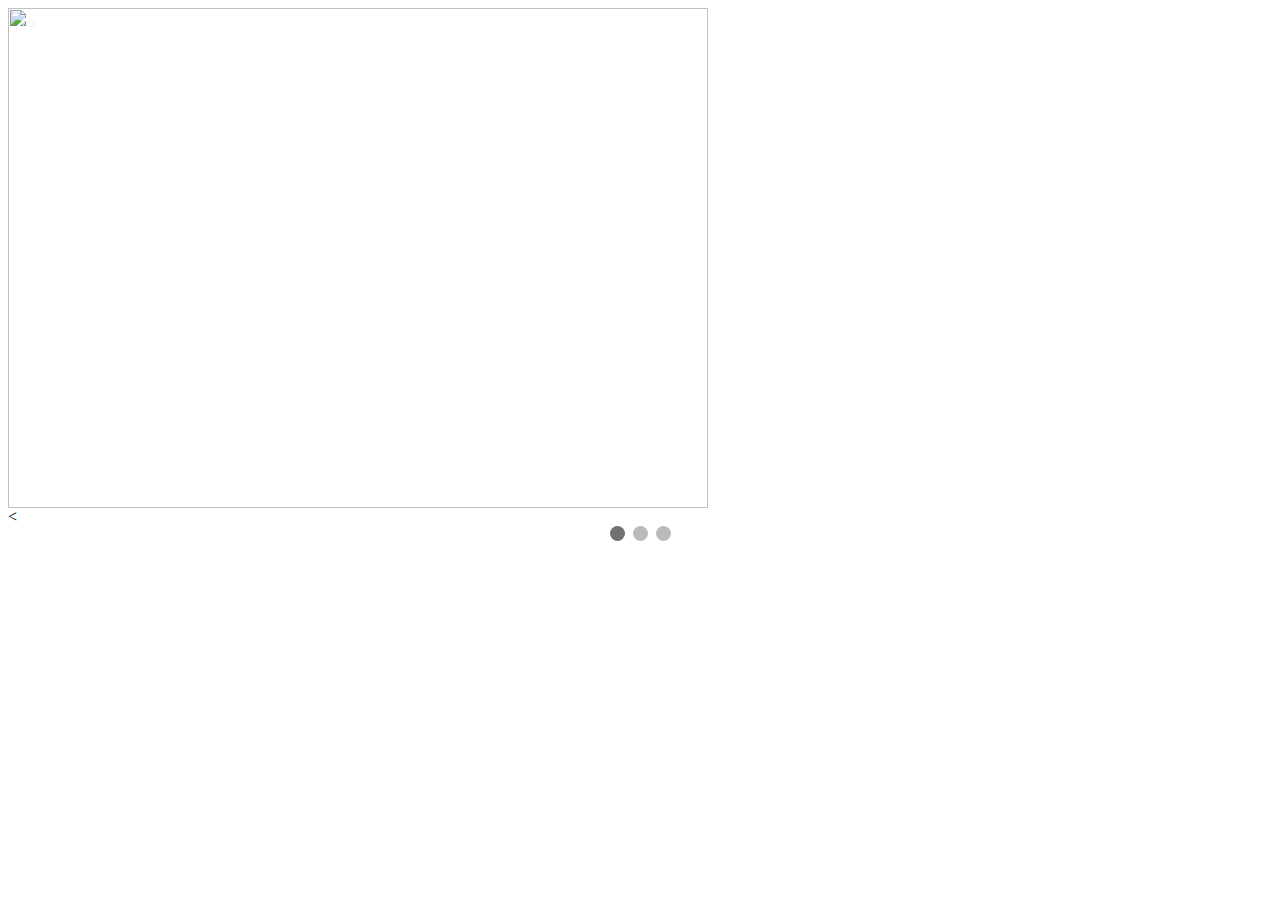
==== first_sunset.html @ cfc9b782 "first_sunset page update" ====
<!DOCTYPE html>
<html lang="en" dir="ltr">
  <head>
    <meta charset="utf-8">
    <title>신창 풍차 해안도로</title>
    <link rel="stylesheet" href="first_sunset_style.css">
  </head>
  <body>
    <div class="slide-container">

    <!--images with number-->
    <div class="mySlides fade">
      <div class="numbertext">1/3</div>
      <img src="first_sunset1.jpg">
    </div>
    <div class="mySlides fade">
      <div class="numbertext">2/3</div>
      <img src="first_sunset2.jpg">
    </div>
    <div class="mySlides fade">
      <div class="numbertext">3/3</div>
      <img src="first_sunset3.jpg">
    </div>

    <!--next and previous buttons-->
    <a clss="prev" onclick="moveSlides(-1)"> < </a>
    <a class="next" onclick="movesSlides(1)"> > </a>

    </div>

    <!--circles button-->
    <div style="text-align:center">
      <span class="dot" onclick="currentSlide(0)"></span>
      <span class="dot" onclick="currentSlide(1)"></span>
      <span class="dot" onclick="currentSlide(2)"></span>
    </div>

    <script>
      var slideIndex=0;
      //html 끝난 후 동작
      window.onload=function(){
        showSlides(slideIndex);
      }

      //next/previous controls
      function moveSlides(n){
        slideIndex=slideIndex+n
        showSlides(slideIndex);
      }
      //thumbnail image controls
      function currentSlide(n){
        slideIndex=n;
        showSlides(slideIndex);
      }
      function showSlides(n){
        var slides=document.getElementsByClassName("mySlides");
        var dots=document.getElementsByClassName("dot");
        var size=slides.length;

        if((n+1)>size){
          slideIndex=0;
          n=0;
        }else if(n<0){
          slideIndex=(size-1);
          n=(size-1);
        }
        for(i=0;i<slides.length;i++){
          slides[i].style.display="none";
        }
        for(i=0;i<dots.length;i++){
          dots[i].className=dots[i].className.replace(" active","");
        }
        slides[n].style.display="block";
        dots[n].className+=" active";
      }
    </script>
  </body>
</html>
---- first_sunset_style.css ----
*{
  box-sizing:border-box;
}
.slide-container{
  position:relative;
}
.slide-container .mySlides img{
  vertical-align:middle;
  width:700px;
  height:500px;
}
/*hide the images by default*/
.mySlides{
  display:none;
}
/*next & previous buttons */
.prev{
  cursor:pointer;
  position:absolute;
  top:50%;
  width:auto;
  margin-top:-22px;
  padding:16px;
  color:white;
  font-weight:bold;
  font-size:18px;
  transition:0.3s ease;
  border-radius:0 3px 3px 0;
  user-select:none;
  left:0;
  border-radius: 3px 0 0 3px;
  -webkit-user-select: none;
}
.next{
  cursor:pointer;
  position:absolute;
  top:50%;
  width:auto;
  margin-top:-22px;
  padding:16px;
  color:white;
  font-weight:bold;
  font-size:18px;
  transition:0.3s ease;
  border-radius:0 3px 3px 0;
  user-select:none;
  right:0;
  border-radius: 3px 0 0 3px;
  -webkit-user-select: none;
}
/*position the "next button" to the right*/

/* On hover, add a black background color with a little bit see-through */
.prev:hover{
  background-color:rgba(0,0,0,0.8);
}
.next:hover{
  background-color:rgba(0,0,0,0.8);
}

.numbertext{
  color:#f2f2f2;
  font-size:12px;
  padding:8px 12px;
  position:absolute;
  top:0;
}
/*dots*/
.dot{
  cursor:pointer;
  height:15px;
  width:15px;
  margin:0 2px;
  background-color:#bbb;
  border-radius:50%;
  display:inline-block;
  transition:background-color 0.6s ease;
}
.active{
  background-color:#717171;
}
.dot:hover{
  background-color:#717171;
}
 Fading animation
.fade {
  -webkit-animation-name: fade;
  -webkit-animation-duration: 1.5s;
  animation-name: fade;
  animation-duration: 1.5s;
}

@-webkit-keyframes fade {
  from {opacity: .4}
  to {opacity: 1}
}

@keyframes fade {
  from {opacity: .4}
  to {opacity: 1}
}
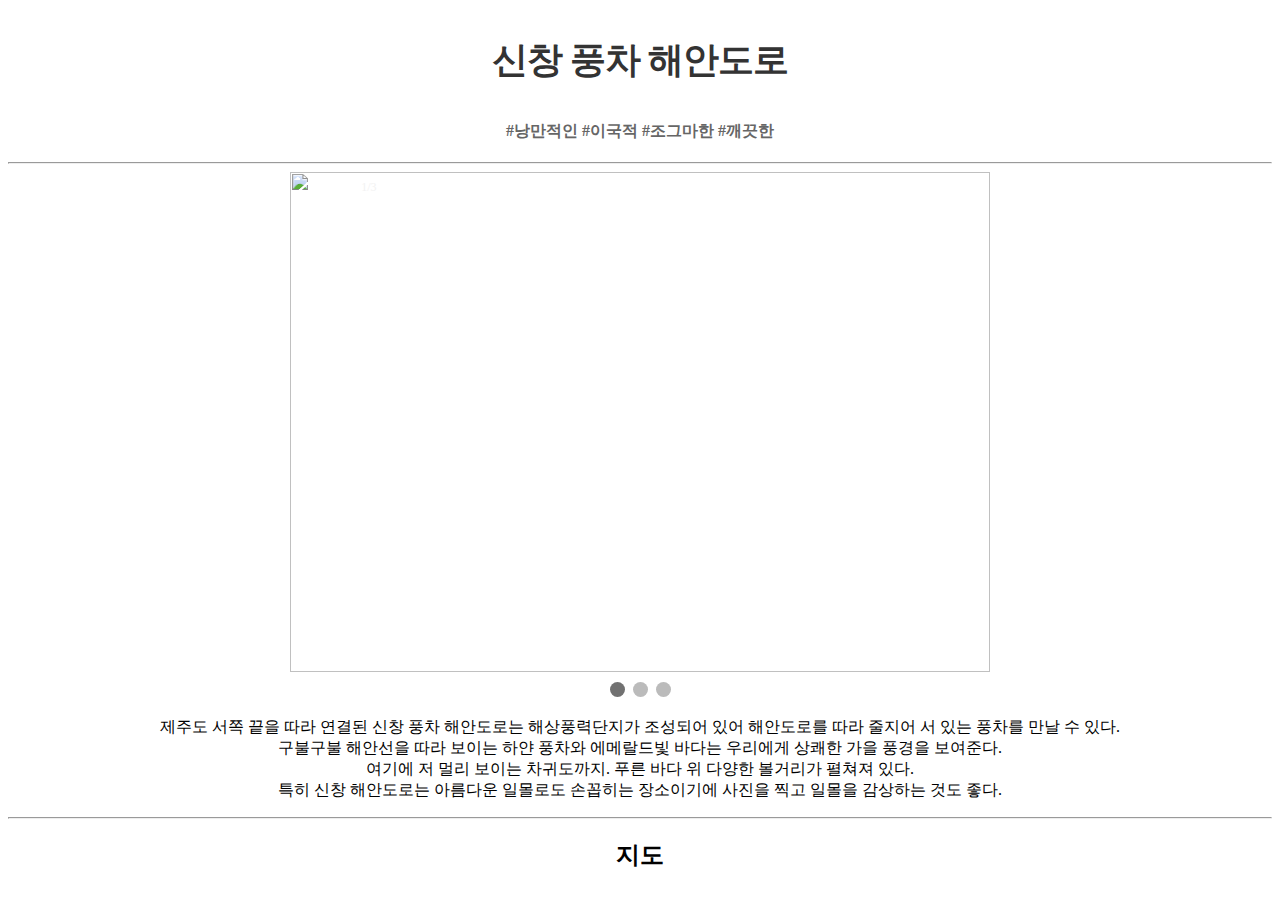
==== commit f7997492: "first_sunset page description" ====
--- a/first_sunset.html
+++ b/first_sunset.html
@@ -6,6 +6,10 @@
     <link rel="stylesheet" href="first_sunset_style.css">
   </head>
   <body>
+    <h3>신창 풍차 해안도로</h3>
+    <div class="tag">#낭만적인 #이국적 #조그마한 #깨끗한</div>
+    <hr>
+
     <div class="slide-container">
 
     <!--images with number-->
@@ -21,12 +25,7 @@
       <div class="numbertext">3/3</div>
       <img src="first_sunset3.jpg">
     </div>
-
-    <!--next and previous buttons-->
-    <a clss="prev" onclick="moveSlides(-1)"> < </a>
-    <a class="next" onclick="movesSlides(1)"> > </a>
-
-    </div>
+  </div>
 
     <!--circles button-->
     <div style="text-align:center">
@@ -74,5 +73,12 @@
         dots[n].className+=" active";
       }
     </script>
+    <p>제주도 서쪽 끝을 따라 연결된 신창 풍차 해안도로는 해상풍력단지가 조성되어 있어 해안도로를 따라 줄지어 서 있는 풍차를 만날 수 있다.<br>
+      구불구불 해안선을 따라 보이는 하얀 풍차와 에메랄드빛 바다는 우리에게 상쾌한 가을 풍경을 보여준다.<br>
+      여기에 저 멀리 보이는 차귀도까지. 푸른 바다 위 다양한 볼거리가 펼쳐져 있다. <br>
+      특히 신창 해안도로는 아름다운 일몰로도 손꼽히는 장소이기에 사진을 찍고 일몰을 감상하는 것도 좋다. <br>
+</p>
+    <hr>
+    <h2>지도</h2>
   </body>
 </html>
--- a/first_sunset_style.css
+++ b/first_sunset_style.css
@@ -1,61 +1,39 @@
 *{
   box-sizing:border-box;
+}
+.tag{
+  text-align:center;
+  color:#666666;
+  font-weight: 700;
+  margin:20px;
+}
+h3{
+  text-align:center;
+  font-size: 36px;
+  font-weight: 600;
+  color: #333;
+  letter-spacing: -1px;
+  word-break: keep-all;
+}
+.fade:hover{
+  filter:brightness(70%);
+}
+h2,p{
+  text-align:center;
 }
 .slide-container{
   position:relative;
 }
 .slide-container .mySlides img{
+  margin-bottom:10px;
   vertical-align:middle;
   width:700px;
   height:500px;
 }
 /*hide the images by default*/
 .mySlides{
+  text-align:center;
   display:none;
-}
-/*next & previous buttons */
-.prev{
-  cursor:pointer;
-  position:absolute;
-  top:50%;
-  width:auto;
-  margin-top:-22px;
-  padding:16px;
-  color:white;
-  font-weight:bold;
-  font-size:18px;
-  transition:0.3s ease;
-  border-radius:0 3px 3px 0;
-  user-select:none;
-  left:0;
-  border-radius: 3px 0 0 3px;
-  -webkit-user-select: none;
-}
-.next{
-  cursor:pointer;
-  position:absolute;
-  top:50%;
-  width:auto;
-  margin-top:-22px;
-  padding:16px;
-  color:white;
-  font-weight:bold;
-  font-size:18px;
-  transition:0.3s ease;
-  border-radius:0 3px 3px 0;
-  user-select:none;
-  right:0;
-  border-radius: 3px 0 0 3px;
-  -webkit-user-select: none;
-}
-/*position the "next button" to the right*/
-
-/* On hover, add a black background color with a little bit see-through */
-.prev:hover{
-  background-color:rgba(0,0,0,0.8);
-}
-.next:hover{
-  background-color:rgba(0,0,0,0.8);
 }
 
 .numbertext{
@@ -63,6 +41,7 @@
   font-size:12px;
   padding:8px 12px;
   position:absolute;
+  left:27%;
   top:0;
 }
 /*dots*/
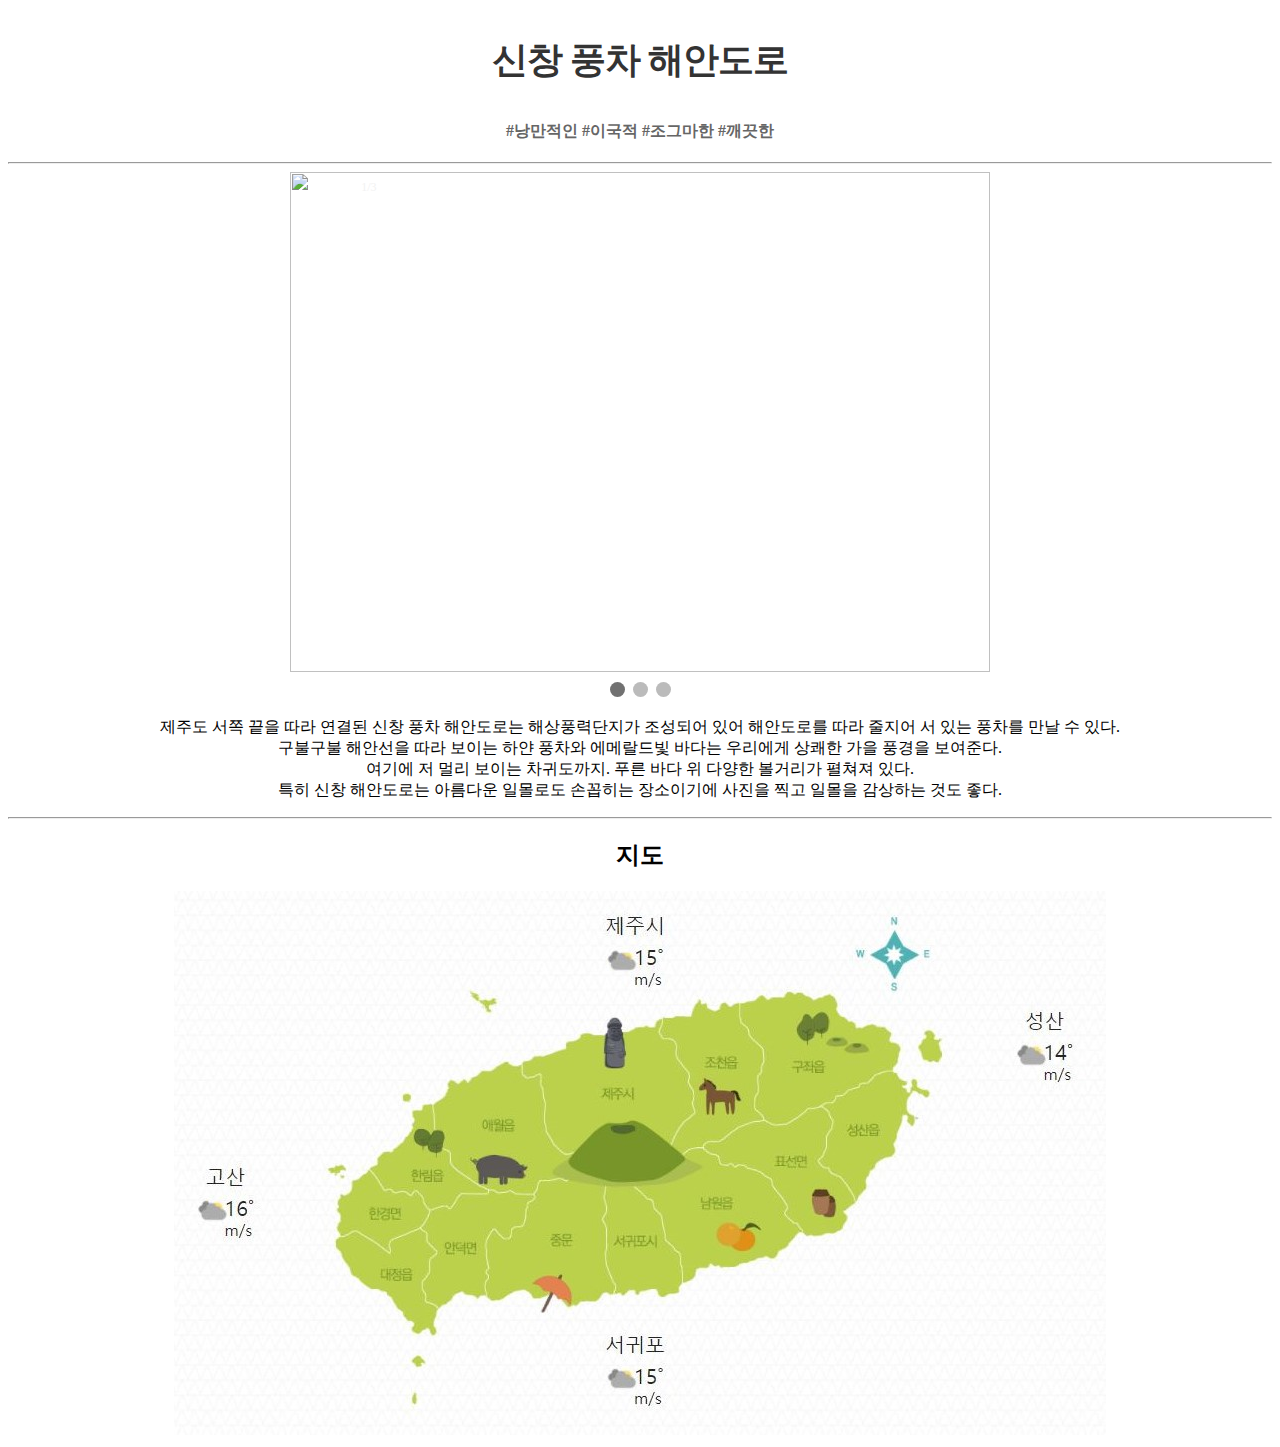
==== commit d0b35fcf: "jeju map" ====
--- a/first_sunset.html
+++ b/first_sunset.html
@@ -80,5 +80,15 @@
 </p>
     <hr>
     <h2>지도</h2>
+    <div class="jeju-map">
+    <img src="jejumap.jpg" usemap="#image-map">
+
+    <map name="image-map">
+      <area class="map-hover" target="_self" alt="한경면 이동" title="한경면 이동" href="한경면 링크" coords="167,346,182,340,215,363,215,351,245,337,255,319,241,299,211,299,195,279,179,290,173,303,163,313" shape="poly">
+      <area target="_self" alt="조천읍 이동" title="조천읍 이동" href="조천읍 링크" coords="507,262,529,255,537,250,545,253,587,231,580,219,583,203,584,186,588,158,575,145,565,132,567,115,547,111,539,121,526,109,517,124,490,129,485,141,499,150,502,165,515,187,518,202,519,222,497,251" shape="poly">
+      <area target="_self" alt="한림읍 이동" title="한림읍 이동" href="한림읍 링크" coords="256,319,271,315,276,317,284,302,312,300,275,273,275,262,258,248,259,216,247,220,239,221,239,239,219,261,208,262,204,271,196,276,210,298,239,300" shape="poly">
+      <area target="_self" alt="제주시 이동" title="제주시 이동" href="제주시 링크" coords="400,260,432,232,443,233,457,228,495,251,517,221,514,190,499,166,498,151,484,142,487,129,479,137,462,135,442,140,411,143,391,151,390,157,358,167,348,171,348,183,356,185,368,184,371,215,370,238,379,255,391,263" shape="poly">
+    </map>
+    </div>
   </body>
 </html>
--- a/first_sunset_style.css
+++ b/first_sunset_style.css
@@ -78,3 +78,9 @@
   from {opacity: .4}
   to {opacity: 1}
 }
+.jeju-map{
+  text-align:center;
+}
+.map-hover:hover img{
+  filter:brightness(70%);
+}
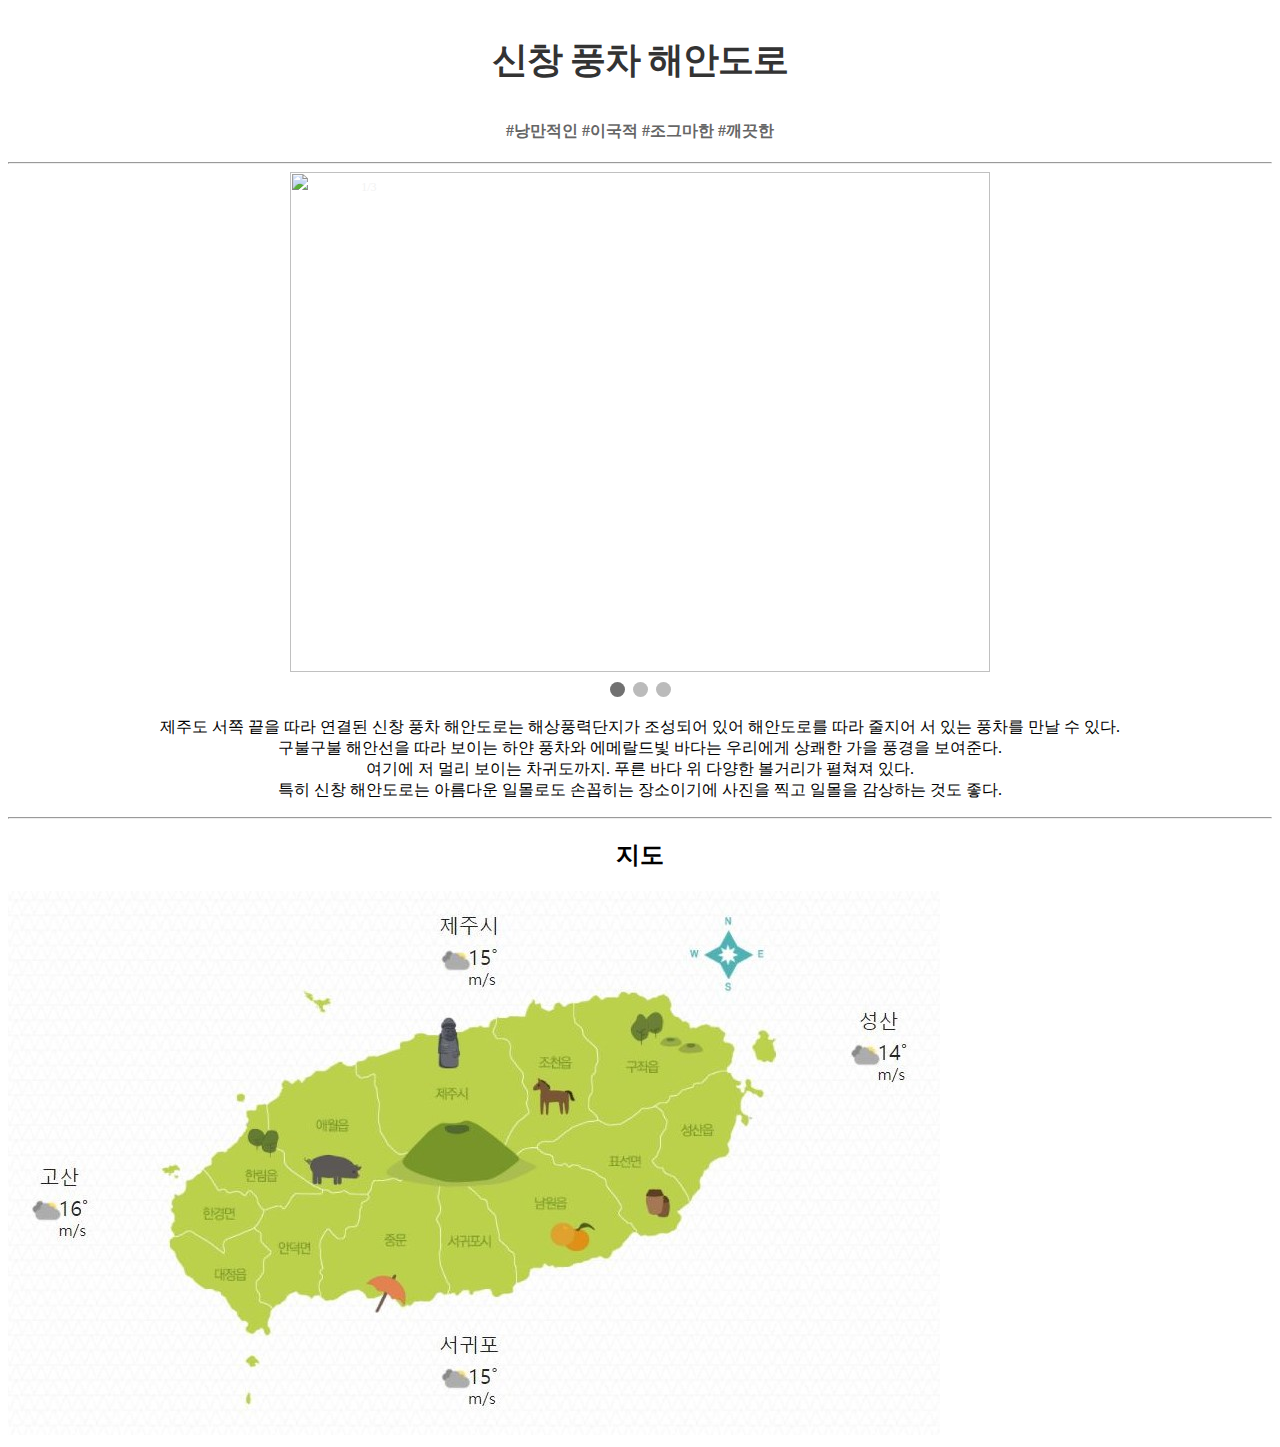
==== commit c3a867ae: "map highlight" ====
--- a/first_sunset.html
+++ b/first_sunset.html
@@ -4,6 +4,12 @@
     <meta charset="utf-8">
     <title>신창 풍차 해안도로</title>
     <link rel="stylesheet" href="first_sunset_style.css">
+    <script type="text/javascript" src="http://ajax.googleapis.com/ajax/libs/jquery/1.5.2/jquery.min.js"></script>
+    <script type="text/javascript" src="http://davidlynch.org/projects/maphilight/jquery.maphilight.min.js"></script>
+    <script type="text/javascript">$(function() {
+    $('.map').maphilight();
+    });
+    </script>
   </head>
   <body>
     <h3>신창 풍차 해안도로</h3>
@@ -81,10 +87,10 @@
     <hr>
     <h2>지도</h2>
     <div class="jeju-map">
-    <img src="jejumap.jpg" usemap="#image-map">
+    <img class="map" src="jejumap.jpg" usemap="#image-map">
 
     <map name="image-map">
-      <area class="map-hover" target="_self" alt="한경면 이동" title="한경면 이동" href="한경면 링크" coords="167,346,182,340,215,363,215,351,245,337,255,319,241,299,211,299,195,279,179,290,173,303,163,313" shape="poly">
+      <area target="_self" alt="한경면 이동" title="한경면 이동" href="한경면 링크" coords="167,346,182,340,215,363,215,351,245,337,255,319,241,299,211,299,195,279,179,290,173,303,163,313" shape="poly">
       <area target="_self" alt="조천읍 이동" title="조천읍 이동" href="조천읍 링크" coords="507,262,529,255,537,250,545,253,587,231,580,219,583,203,584,186,588,158,575,145,565,132,567,115,547,111,539,121,526,109,517,124,490,129,485,141,499,150,502,165,515,187,518,202,519,222,497,251" shape="poly">
       <area target="_self" alt="한림읍 이동" title="한림읍 이동" href="한림읍 링크" coords="256,319,271,315,276,317,284,302,312,300,275,273,275,262,258,248,259,216,247,220,239,221,239,239,219,261,208,262,204,271,196,276,210,298,239,300" shape="poly">
       <area target="_self" alt="제주시 이동" title="제주시 이동" href="제주시 링크" coords="400,260,432,232,443,233,457,228,495,251,517,221,514,190,499,166,498,151,484,142,487,129,479,137,462,135,442,140,411,143,391,151,390,157,358,167,348,171,348,183,356,185,368,184,371,215,370,238,379,255,391,263" shape="poly">
--- a/first_sunset_style.css
+++ b/first_sunset_style.css
@@ -78,9 +78,6 @@
   from {opacity: .4}
   to {opacity: 1}
 }
-.jeju-map{
-  text-align:center;
+.map{
+  align-items:center;
 }
-.map-hover:hover img{
-  filter:brightness(70%);
-}
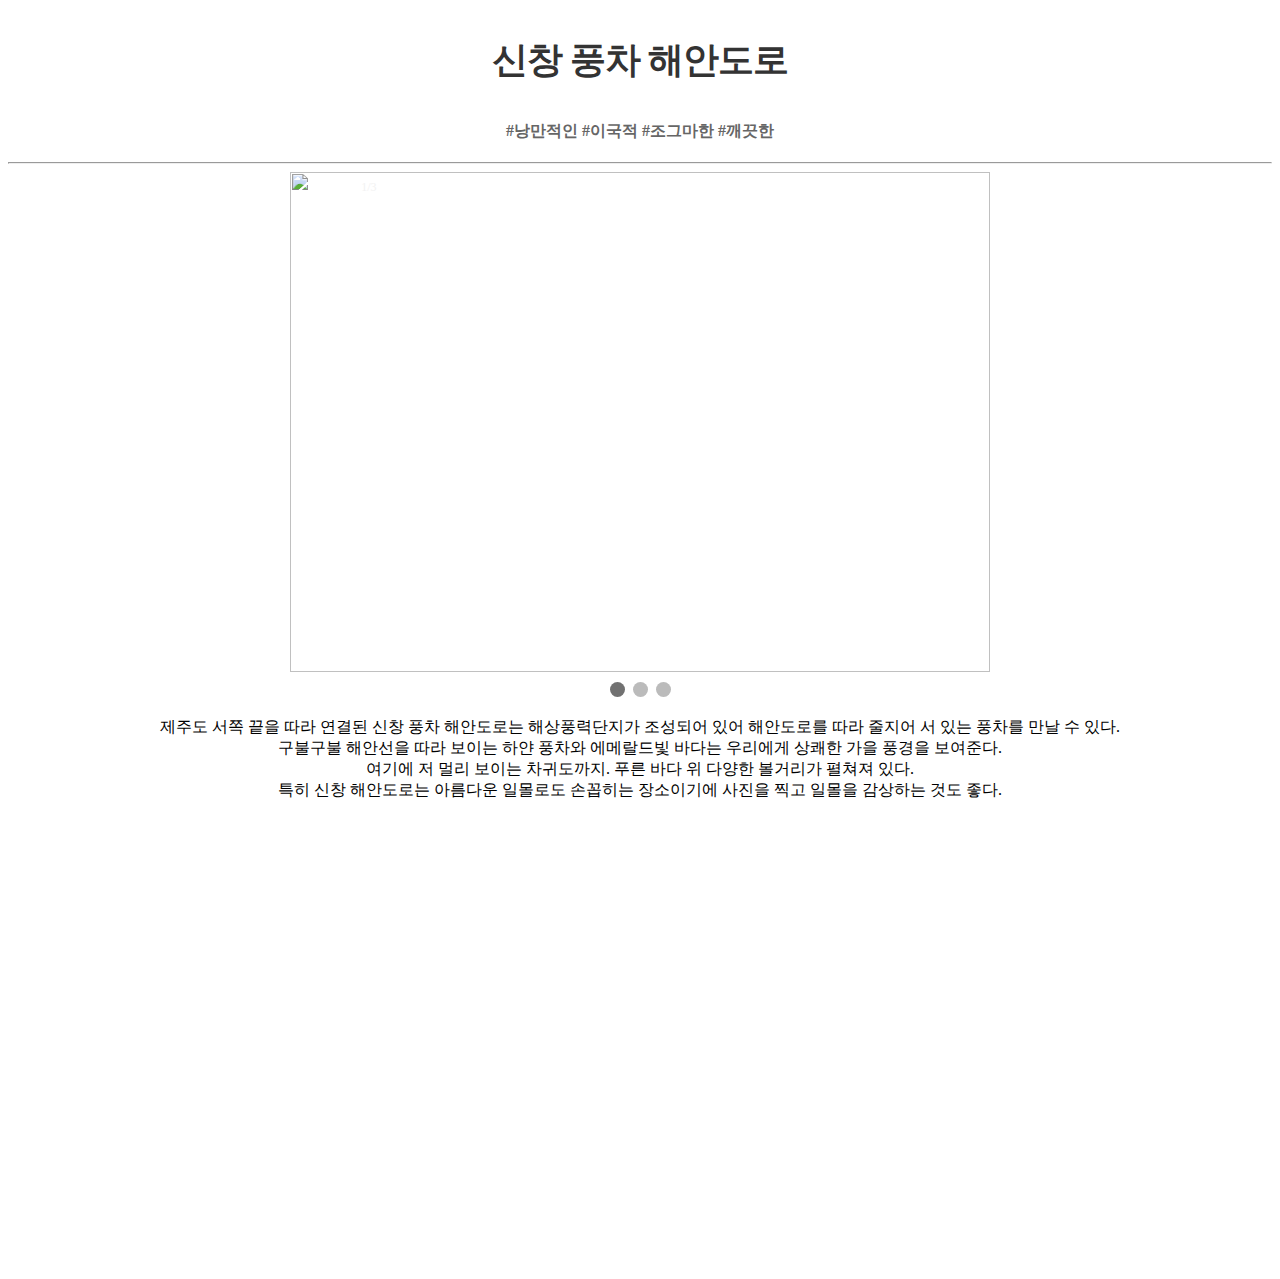
==== commit d19fb427: "google map" ====
--- a/first_sunset.html
+++ b/first_sunset.html
@@ -4,12 +4,6 @@
     <meta charset="utf-8">
     <title>신창 풍차 해안도로</title>
     <link rel="stylesheet" href="first_sunset_style.css">
-    <script type="text/javascript" src="http://ajax.googleapis.com/ajax/libs/jquery/1.5.2/jquery.min.js"></script>
-    <script type="text/javascript" src="http://davidlynch.org/projects/maphilight/jquery.maphilight.min.js"></script>
-    <script type="text/javascript">$(function() {
-    $('.map').maphilight();
-    });
-    </script>
   </head>
   <body>
     <h3>신창 풍차 해안도로</h3>
@@ -83,18 +77,9 @@
       구불구불 해안선을 따라 보이는 하얀 풍차와 에메랄드빛 바다는 우리에게 상쾌한 가을 풍경을 보여준다.<br>
       여기에 저 멀리 보이는 차귀도까지. 푸른 바다 위 다양한 볼거리가 펼쳐져 있다. <br>
       특히 신창 해안도로는 아름다운 일몰로도 손꼽히는 장소이기에 사진을 찍고 일몰을 감상하는 것도 좋다. <br>
-</p>
-    <hr>
-    <h2>지도</h2>
-    <div class="jeju-map">
-    <img class="map" src="jejumap.jpg" usemap="#image-map">
-
-    <map name="image-map">
-      <area target="_self" alt="한경면 이동" title="한경면 이동" href="한경면 링크" coords="167,346,182,340,215,363,215,351,245,337,255,319,241,299,211,299,195,279,179,290,173,303,163,313" shape="poly">
-      <area target="_self" alt="조천읍 이동" title="조천읍 이동" href="조천읍 링크" coords="507,262,529,255,537,250,545,253,587,231,580,219,583,203,584,186,588,158,575,145,565,132,567,115,547,111,539,121,526,109,517,124,490,129,485,141,499,150,502,165,515,187,518,202,519,222,497,251" shape="poly">
-      <area target="_self" alt="한림읍 이동" title="한림읍 이동" href="한림읍 링크" coords="256,319,271,315,276,317,284,302,312,300,275,273,275,262,258,248,259,216,247,220,239,221,239,239,219,261,208,262,204,271,196,276,210,298,239,300" shape="poly">
-      <area target="_self" alt="제주시 이동" title="제주시 이동" href="제주시 링크" coords="400,260,432,232,443,233,457,228,495,251,517,221,514,190,499,166,498,151,484,142,487,129,479,137,462,135,442,140,411,143,391,151,390,157,358,167,348,171,348,183,356,185,368,184,371,215,370,238,379,255,391,263" shape="poly">
-    </map>
+    </p>
+    <div class="map" style="text-align:center;">
+    <iframe src="https://www.google.com/maps/embed?pb=!1m18!1m12!1m3!1d3333.0368497833742!2d126.17373661504496!3d33.34398708080457!2m3!1f0!2f0!3f0!3m2!1i1024!2i768!4f13.1!3m3!1m2!1s0x350c65d913e87979%3A0x7e339cefffe4abac!2z7Iug7LC97ZKN7LCo7ZW07JWI!5e0!3m2!1sko!2skr!4v1614934680213!5m2!1sko!2skr" width="600" height="450" style="border:0;" allowfullscreen="" loading="lazy"></iframe>
     </div>
   </body>
 </html>
--- a/first_sunset_style.css
+++ b/first_sunset_style.css
@@ -73,11 +73,7 @@
   from {opacity: .4}
   to {opacity: 1}
 }
-
 @keyframes fade {
   from {opacity: .4}
   to {opacity: 1}
 }
-.map{
-  align-items:center;
-}
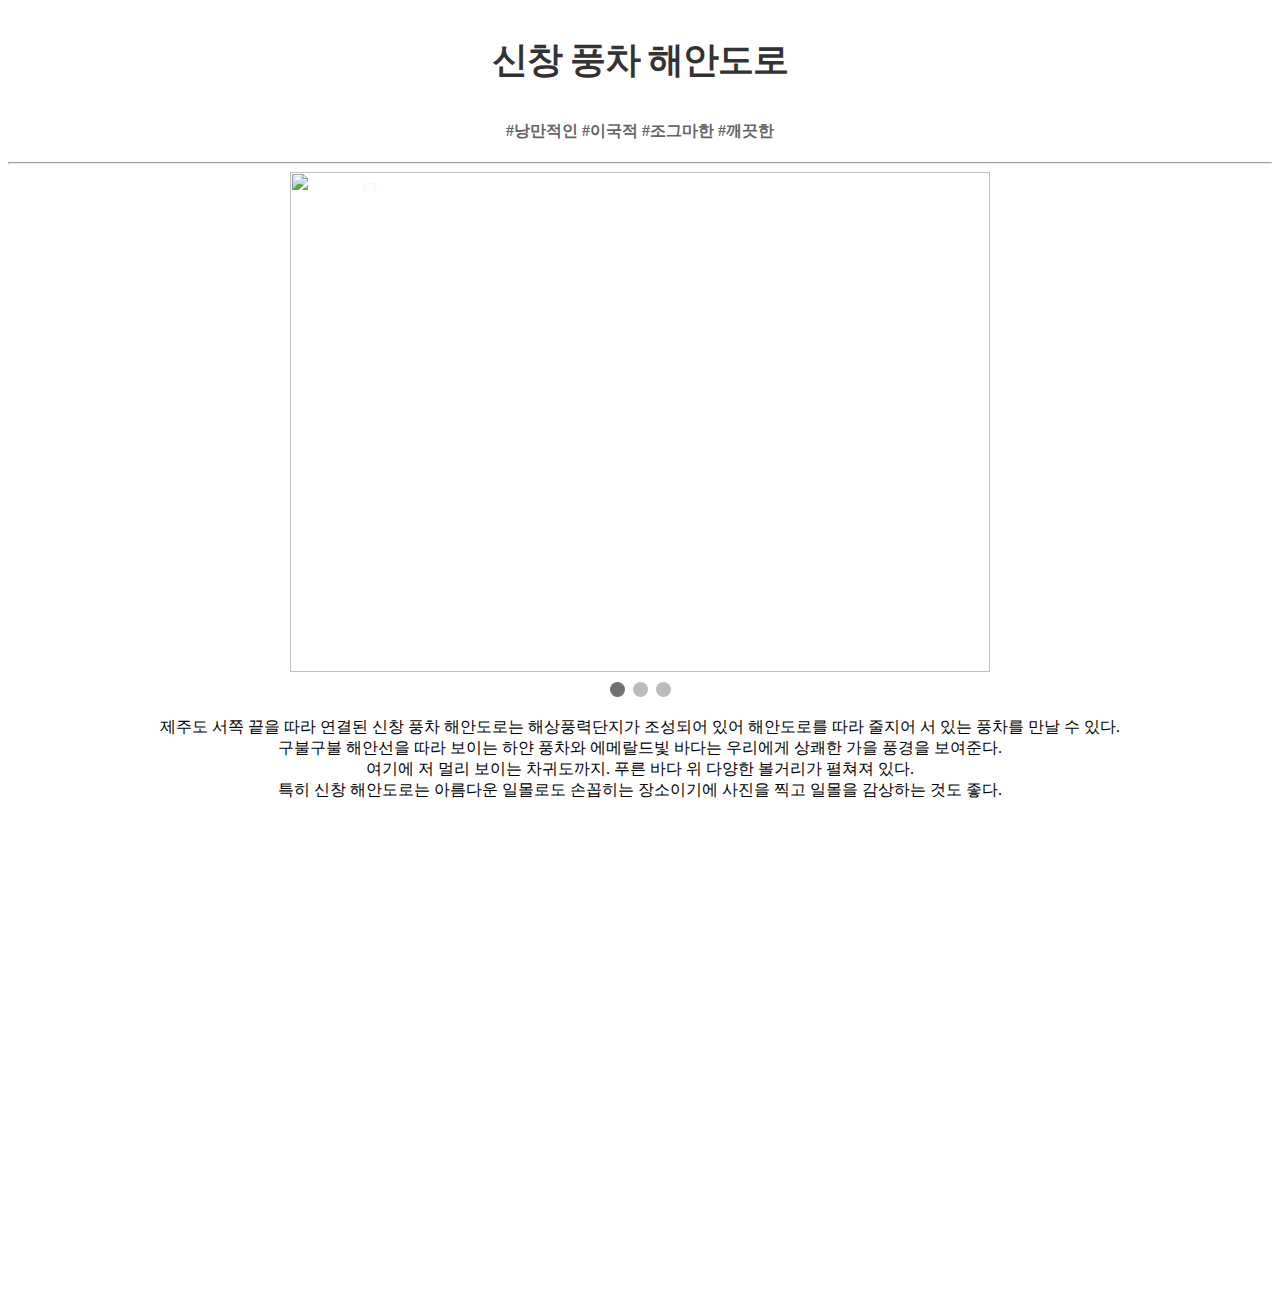
==== commit 010a5756: "third_sunset.html added" ====
--- a/first_sunset.html
+++ b/first_sunset.html
@@ -78,7 +78,7 @@
       여기에 저 멀리 보이는 차귀도까지. 푸른 바다 위 다양한 볼거리가 펼쳐져 있다. <br>
       특히 신창 해안도로는 아름다운 일몰로도 손꼽히는 장소이기에 사진을 찍고 일몰을 감상하는 것도 좋다. <br>
     </p>
-    <div class="map" style="text-align:center;">
+    <div class="map" style="text-align:center; margin:30px;">
     <iframe src="https://www.google.com/maps/embed?pb=!1m18!1m12!1m3!1d3333.0368497833742!2d126.17373661504496!3d33.34398708080457!2m3!1f0!2f0!3f0!3m2!1i1024!2i768!4f13.1!3m3!1m2!1s0x350c65d913e87979%3A0x7e339cefffe4abac!2z7Iug7LC97ZKN7LCo7ZW07JWI!5e0!3m2!1sko!2skr!4v1614934680213!5m2!1sko!2skr" width="600" height="450" style="border:0;" allowfullscreen="" loading="lazy"></iframe>
     </div>
   </body>
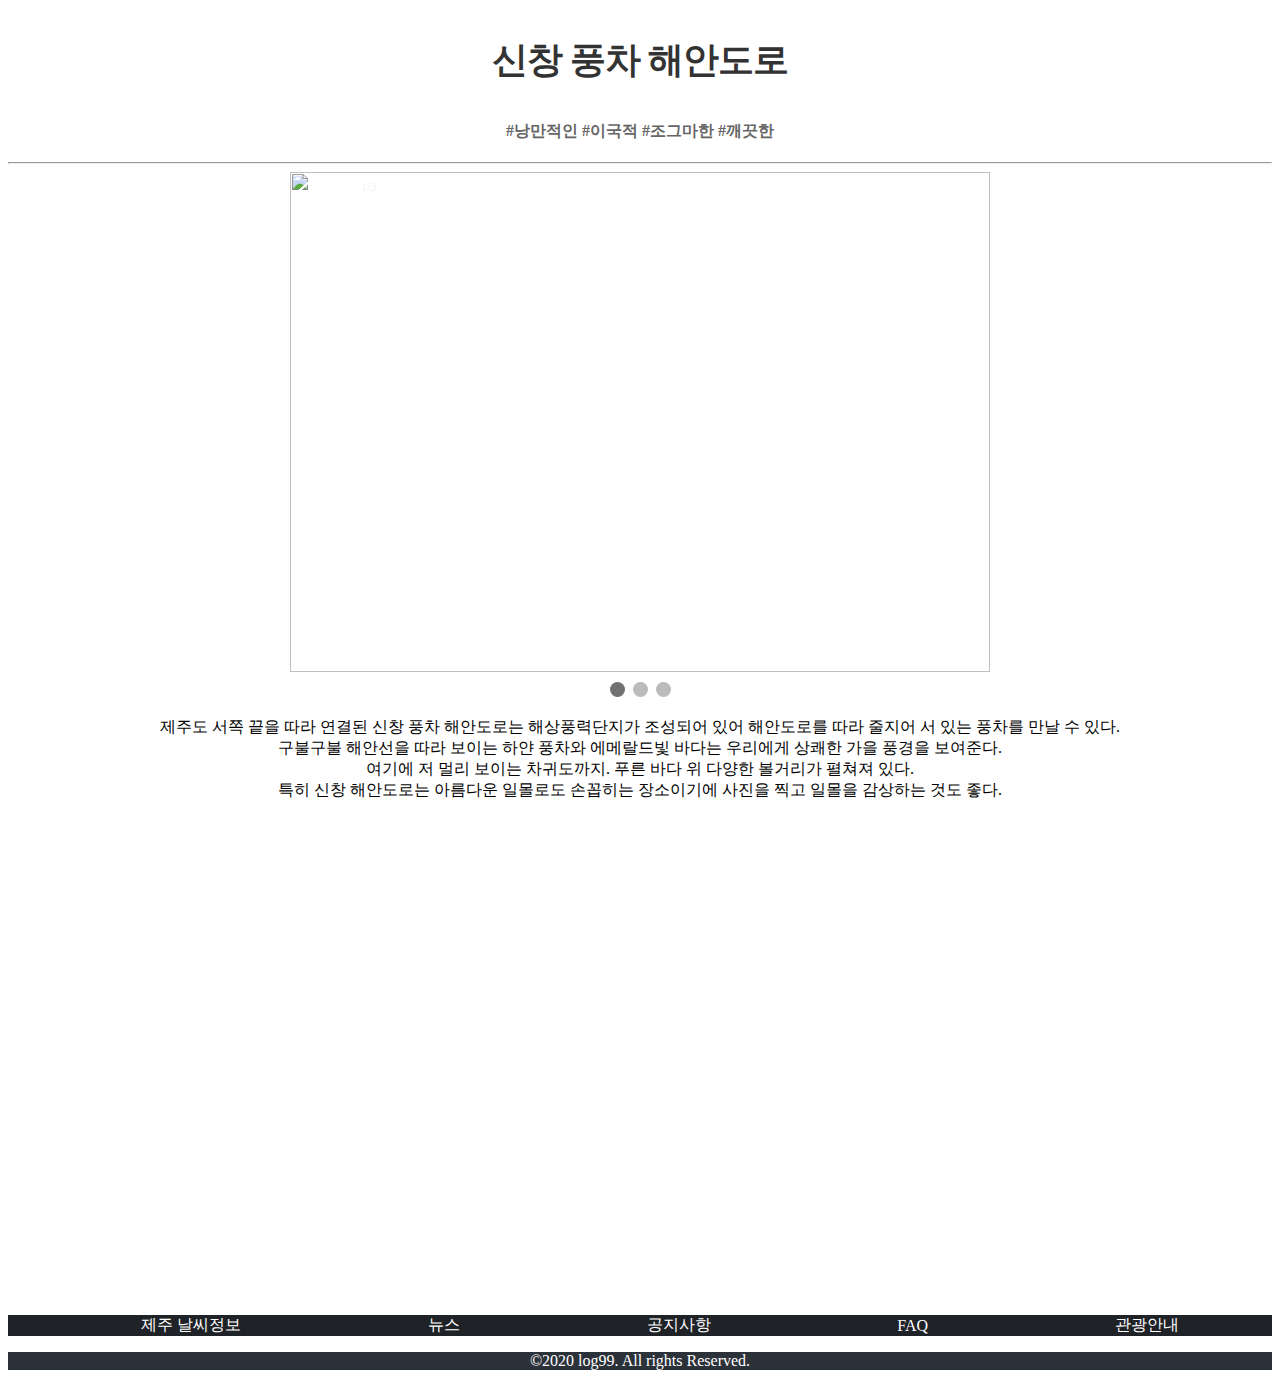
==== commit 4301692a: "footer added" ====
--- a/first_sunset.html
+++ b/first_sunset.html
@@ -81,5 +81,25 @@
     <div class="map" style="text-align:center; margin:30px;">
     <iframe src="https://www.google.com/maps/embed?pb=!1m18!1m12!1m3!1d3333.0368497833742!2d126.17373661504496!3d33.34398708080457!2m3!1f0!2f0!3f0!3m2!1i1024!2i768!4f13.1!3m3!1m2!1s0x350c65d913e87979%3A0x7e339cefffe4abac!2z7Iug7LC97ZKN7LCo7ZW07JWI!5e0!3m2!1sko!2skr!4v1614934680213!5m2!1sko!2skr" width="600" height="450" style="border:0;" allowfullscreen="" loading="lazy"></iframe>
     </div>
+
+    <footer id="main-footer">
+      <div class="footer-top">
+        <ul class="quick-menu">
+          <li class="quick-menu-item"><a href="">제주 날씨정보</a></li>
+          <li class="quick-menu-item"><a href="">뉴스</a></li>
+          <li class="quick-menu-item"><a href="">공지사항</a></li>
+          <li class="quick-menu-item"><a href="">FAQ</a></li>
+          <li class="quick-menu-item"><a href="">관광안내</a></li>
+        </ul>
+      </div>
+      <div class="footer-body">
+
+      </div>
+      <div class="footer-bottom">
+        <p>
+           ©2020 log99. All rights Reserved.
+        </p>
+      </div>
+    </footer>
   </body>
 </html>
--- a/first_sunset_style.css
+++ b/first_sunset_style.css
@@ -15,7 +15,7 @@
   letter-spacing: -1px;
   word-break: keep-all;
 }
-.fade:hover{
+.mySlides img:hover{
   filter:brightness(70%);
 }
 h2,p{
@@ -77,3 +77,26 @@
   from {opacity: .4}
   to {opacity: 1}
 }
+
+.quick-menu{
+  display:flex;
+  justify-content:space-around;
+  background-color:#1F2328;
+  list-style:none;
+  align-items:center;
+}
+.quick-menu-item a{
+  float:left;
+  text-decoration:none;
+  text-align:center;
+  justify-content:space-around;
+  color:white;
+}
+.footer-body{
+  background-color:#2C323A;
+}
+.footer-bottom{
+  color:white;
+  text-align:center;
+  background-color:#2C323A;
+}
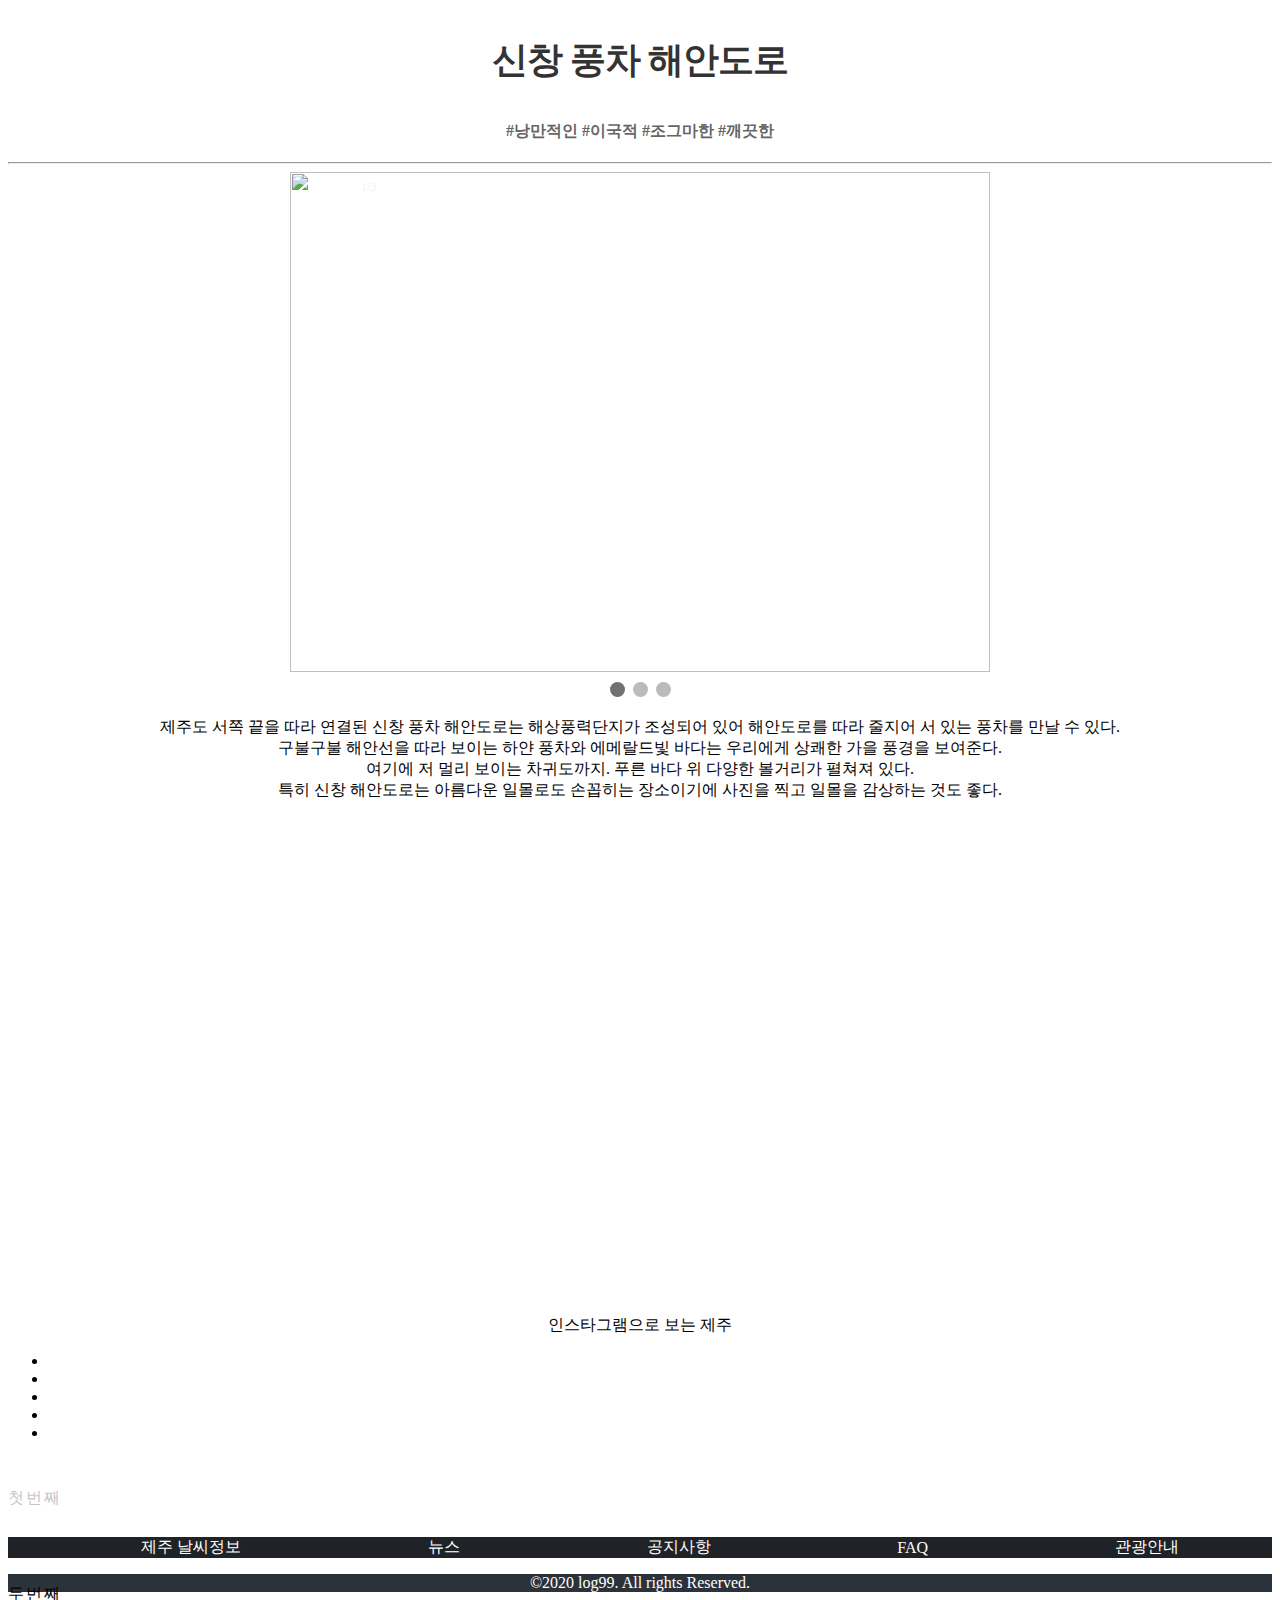
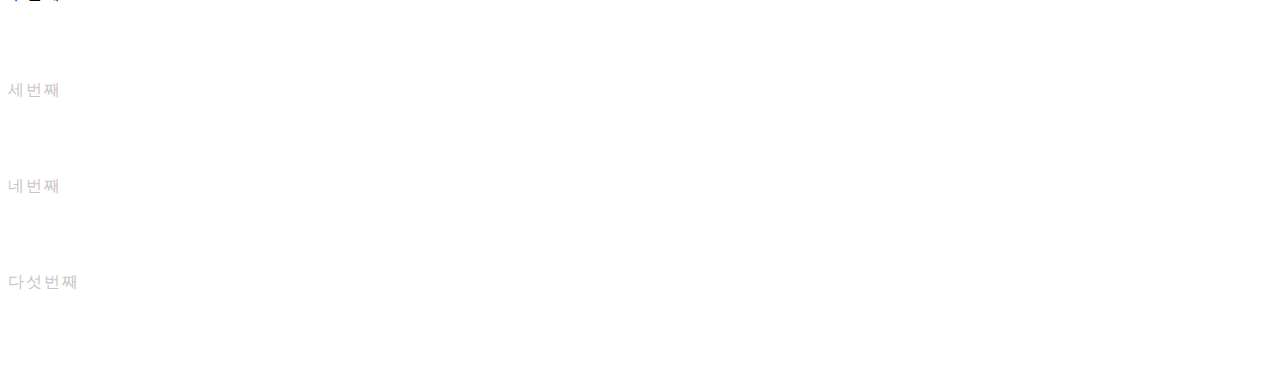
==== commit 7472f195: "slide banner" ====
--- a/first_sunset.html
+++ b/first_sunset.html
@@ -82,6 +82,55 @@
     <iframe src="https://www.google.com/maps/embed?pb=!1m18!1m12!1m3!1d3333.0368497833742!2d126.17373661504496!3d33.34398708080457!2m3!1f0!2f0!3f0!3m2!1i1024!2i768!4f13.1!3m3!1m2!1s0x350c65d913e87979%3A0x7e339cefffe4abac!2z7Iug7LC97ZKN7LCo7ZW07JWI!5e0!3m2!1sko!2skr!4v1614934680213!5m2!1sko!2skr" width="600" height="450" style="border:0;" allowfullscreen="" loading="lazy"></iframe>
     </div>
 
+
+    <div class="slider-wrapper">
+      <div class="slider-wrap">
+        <div class="title">
+          <p>인스타그램으로 보는 제주</p>
+        </div>
+        <!--슬라이드 아이템-->
+        <ul class="slider">
+          <li><img src=""></li>
+          <li><img src=""></li>
+          <li><img src=""></li>
+          <li><img src=""></li>
+          <li><img src=""></li>
+        </ul>
+        <!--next & prev 버튼 -->
+        <div class="btn">
+          <a href="#" class="next"><img src=""></a>
+          <a href="#" class="prev"><img src=""></a>
+        </div>
+      </div>
+      <!--각 아이템에 해당하는 네비게이션-->
+      <div class="num-wrap">
+        <div class="num">
+          <a href="javascript:void(0)" data-index="-1">
+            <p>첫번째</p>
+            <span>첫번째 설명</span>
+          </a>
+          <a href="javascript:void(0)" data-index="0" class="on">
+            <p>두번째</p>
+            <span>두번째 설명</span>
+          </a>
+          <!--처음 보이는 화면-->
+          <a href="javascript:void(0)" data-index="1">
+            <p>세번째</p>
+            <span>세번째 설명</span>
+          </a>
+          <a href="javascript:void(0)" data-index="2">
+            <p>네번째</p>
+            <span>네번째 설명</span>
+          </a>
+          <a href="javascript:void(0)" data-index="3">
+            <p>다섯번째</p>
+            <span>다섯번째 설명</p>
+          </a>
+        </div>
+      </div>
+    </div>
+
+
     <footer id="main-footer">
       <div class="footer-top">
         <ul class="quick-menu">
--- a/first_sunset_style.css
+++ b/first_sunset_style.css
@@ -78,6 +78,149 @@
   to {opacity: 1}
 }
 
+
+
+.slide-wrapper{
+  width:100%;
+  background:#fff;
+  overflow:hidden;
+}
+.slide-wrapper .slide-wrap{
+  margin: 0 auto;
+  position:relative;
+  width:1248px;
+  text-align:center;
+}
+.slide-wrapper .slide-wrap .title{
+  padding:64px 0 50px 0;
+  text-align:center;
+}
+.slide-wrapper .slide-wrap .title p{
+  text-align:center;
+  font:600 30px;
+  color:#000;
+}
+.slide-wrapper .slide-wrap .title span{
+  display:inline-block;
+  text-align:center;
+  padding-top:36px;
+  font:19px/25px;
+  color:#000;
+}
+.slide-wrapper .slide-wrap .buy{
+  display:inline-block;
+  margin-top:30px;
+  padding:0 100px;
+  text-align:center;
+  border:1px solid #000;
+  font:15px/57px;
+  color:#000;
+}
+.slide-wrapper .slide-wrap ul .slider{
+  position:relative;
+  overflow:hidden;
+  height:485px;
+}
+.slide-wrapper .slide-wrap ul li{
+  position:relative;
+  width:1248px;
+  float:left;
+  margin-right:100px;
+  text-align:center;
+}
+.slide-wrapper .slide-wrap .title{
+  padding:76px 0 54px 0;
+  text-align:center;
+}
+.slide-wrapper .slide-wrap .title p{
+  text-transform:uppercase;
+  text-align:center;
+  font:40px/45px;
+  color:#000;
+}
+.slide-wrapper .slide-wrap .title span{
+  font:26px/28px;
+  color:#000;
+}
+.slide-wrapper .slide-wrap ul .slider::after{
+  content:"";
+  display:block;
+  width:0;
+  height:0;
+  clear:both;
+}
+.btn{
+  position:absolute;
+  top:60%;
+  width:100%;
+  text-align:center;
+}
+.btn a{
+  position:absolute;
+  left:50%;
+}
+.btn .next{
+  margin-left:670px;
+}
+.btn .prev{
+  margin-left:-680px;
+}
+.num-wrap{
+  position:relative;
+  width:100%;
+  margin:30px 0 20px 0;
+  height:45px;
+}
+.num-wrap .num{
+  position:absolute;
+  left:0;
+  width:10000px;
+}
+.num-wrap .num .a{
+  position:relative;
+  top:0;
+  width:317px;
+  display:inline-block;
+  text-align:center;
+  vertical-align:middle;
+}
+.num-wrap p{
+  position:relative;
+  display:inline-block;
+  padding:0 0 2px 0;
+  font:26px/26px;
+  text-align:center;
+  color:#c6c6c6;
+  letter-spacing:2px;
+  transition:all 0.3s ease-out;
+}
+.num-wrap span{
+  position:relative;
+  top:20px;
+  margin:20px 0 0 0;
+  font;18px/18px;
+  color:#000;
+  letter-spacing:2px;
+  display:block;
+  text-align:center;
+  opacity:0;
+  transition:all 0.3s ease-out;
+}
+a.on{
+  position:relative;
+  font:22px/30px;
+  overflow:hidden;
+}
+a.on p{
+  color:#000;
+
+}
+a .on span{
+  top:0;
+  opacity:1;
+}
+
+
 .quick-menu{
   display:flex;
   justify-content:space-around;
